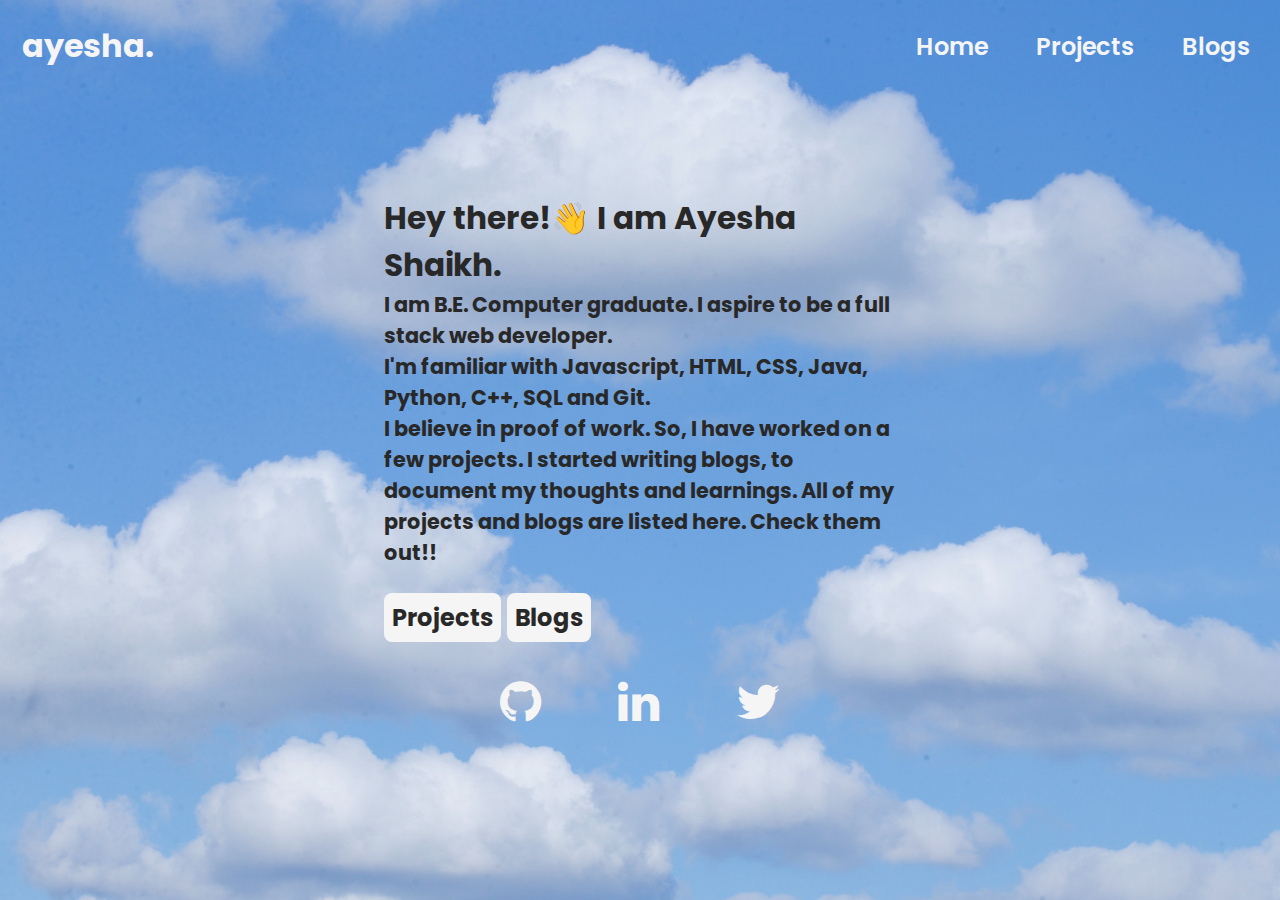
==== index.html @ 6c4a25a0 "landing page styled and updated" ====
<!DOCTYPE html>
<html lang="en">

<head>
    <meta charset="UTF-8">
    <meta http-equiv="X-UA-Compatible" content="IE=edge">
    <meta name="viewport" content="width=device-width, initial-scale=1.0">
    <link rel="stylesheet" href="https://cdnjs.cloudflare.com/ajax/libs/font-awesome/4.7.0/css/font-awesome.min.css">
    <link rel="stylesheet" href="style.css">
    <title>Home | Ayesha Shaikh</title>
</head>

<body>

    <!--------------HEADER-------------->

    <header class="header">
        <a href="" class="home-link nav-link">
            <h1>ayesha.</h1>
        </a>
        <nav class="navigation">
            <ul class="nav-list">
                <li class="nav-item">
                    <a href="" class="nav-link">Home</a>
                </li>
                <li class="nav-item">
                    <a href="" class="nav-link">Projects</a>
                </li>
                <li class="nav-item">
                    <a href="" class="nav-link">Blogs</a>
                </li>
            </ul>
        </nav>
    </header>

    <!--------------ABOUT-------------->

    <div class="main">
        <div class="about-text">
            <h2>Hey there!👋 I am Ayesha Shaikh.</h2>
            <h4> I am B.E. Computer graduate. I aspire to be a full stack web developer.
            </h4>
            <h4>
                I'm
                familiar with Javascript, HTML, CSS, Java, Python, C++, SQL and Git.
            </h4>
            <h4>
                I believe in proof of work. So,
                I have worked on a few projects.
                I started writing blogs, to document my thoughts and learnings. All of my projects and blogs are listed
                here. Check them out!!
            </h4>

            <div class="explore">
                <a href="projects.html" class="explore-btn">Projects</a>
            <a href="projects.html" class="explore-btn">Blogs</a>
            </div>

        </div>
        
        
        <div class="socials">
            <ul class="socials">
                <li class="list-item-inline social-btn">
                    <a href="https://github.com/Ayesha-7" target=”_blank” class="fa fa-github link"></a>
                </li>

                <li class="list-item-inline social-btn">
                    <a href="https://www.linkedin.com/in/ayeshashaikh7/" target=”_blank”
                        class="fa fa-linkedin link"></a>
                </li>

                <li class="list-item-inline social-btn">
                    <a href="https://twitter.com/_ayesha_7" target=”_blank” class="fa fa-twitter link"></a>
                </li>
            </ul>
        </div>
    </div>


    <!-- <div class="header">
        <div class="nav-brand">
            <a href=""><h1>ayesha.</h1></a>
        </div>
        <div class="nav-links">
            <ul>
                <li>
                    <a href="">Home</a>
                </li>
                <li>
                    <a href="">Projects</a>
                </li>
                <li>
                    <a href="">Blogs</a>
                </li>
            </ul>
        </div>


        <!-- <nav class="navigation">
            <h1 class="nav-brand"><a href="" class="nav-brand">ayesha.</a></h1>
            <div class="nav-links">
                <ul class="nav-pills">
                    <li class="link item-inline">
                        <a href="">Home</a>
                    </li>
                    <li class="link item-inline">
                        <a href="">Projects</a>
                    </li>
                    <li class=" link item-inline">
                        <a href="">Blogs</a>
                    </li>
                </ul>
            </div>   
        </nav> -->
    <!--------------ABOUT-------------->

    <!-- <div class="main">
            <div class="about-text">
                <h2>Hey there! I am Ayesha Shaikh.</h2>
                <h3> I am B.E. Computer graduate. I aspire to be a full stack web developer. I have worked on and I'm familiar with Javascript, HTML, CSS, Java, Python, C++, SQL and Git. I have worked on a few projects and you can check them out here. I also write blogs</h3>
            </div>
            <div class="socials">
                <ul class="socials">
                    <li class="list-item-inline">
                        <a href="https://github.com/Ayesha-7" target=”_blank” class="fa fa-github link"></a>
                    </li>
        
                    <li class="list-item-inline">
                        <a href="https://www.linkedin.com/in/ayeshashaikh7/" target=”_blank” class="fa fa-linkedin link"></a>
                    </li>
        
                    <li class="list-item-inline">
                        <a href="https://twitter.com/_ayesha_7" target=”_blank” class="fa fa-twitter link"></a>
                    </li>
                </ul>
            </div>
        </div>
    </div> -->

</body>

</html>
---- style.css ----
@import url('https://fonts.googleapis.com/css2?family=Poppins:wght@200;700&display=swap');

.root{

}

*{
    margin: 0;
    padding: 0;
    box-sizing: border-box;
}

body{
    font-family: 'Poppins', sans-serif;
    background-image: url(/images/james-wainscoat-DoLb7nZvv-k-unsplash.jpg);
    background-size: cover;
    background-repeat: no-repeat;
    min-height: 100vh;
    width: 100%;
}

.header{
    align-items: center;
    display: flex;
    justify-content: space-between;
    padding: 0.4rem;
}

.home-link{
    color: whitesmoke;
    padding: 1rem;
}

a{
    text-decoration: none;
    cursor: pointer;
    color: whitesmoke;
}

.navigation{
    display: flex;
}
.nav-list{
    align-items: center;
    display: flex;
    justify-content: center;
    list-style-type: none;
    color: whitesmoke;
}

.nav-item{
    font-size: x-large;
    font-weight: 600;
    margin: 0 14px;
    padding: 10px;
    color: whitesmoke;
}

.nav-link:hover{
    color: rgb(41, 40, 40);
}

.main{
    text-align: center;
}

.about-text{
    color: rgb(41, 40, 40);
    text-align: left;
    /* top: 50%;
    left: 50%; */
    margin: auto;
    margin-top: 8%;
    /* transform: translate(-50%, -50%); */
    /* position: absolute; */
    font-size: 1.3rem;
    width: 40%;
}

.socials{
    margin: auto;
    text-align: center;
}

.list-item-inline{
    display: inline;
}
.social-btn{
    margin-top: 3rem;
    padding: 0 2rem;
    font-size: 3rem;
}

.social-btn .link:hover{
    color: rgb(41, 40, 40);
}

.explore{
    text-align: left;
    margin-top: 2rem;
    margin-bottom: 2rem;
    margin-right: 2rem;
}

.explore-btn{
    background-color: whitesmoke;
    border-radius: 0.5rem;
    padding: 0.5rem;
    color: rgb(41, 40, 40);
    font-size: 1.5rem;
    font-weight: bold;
}

.explore-btn:hover {

    background-color: rgb(153, 151, 151);
}
/* .header{
    min-height: 100vh;
    width: 100%;
    background-image: url(/images/james-wainscoat-DoLb7nZvv-k-unsplash.jpg);
    background-position: center;
    background-size: cover;
}

a{
    text-decoration: none;
}

ul{
    text-decoration: none;
}

.nav-brand{
    float: left;
    display: block;
}

.nav-links{
    float: right;
}
 */


/* 
.navigation{
    padding: 1rem;

}

.navigation .nav-brand{
    display: block;
    padding: 1rem;
    font-size: 1.7rem;
    color: whitesmoke;
}

.navigation .nav-pills{
    display: inline;
    font-size: 1.3rem;
    text-align: right;
    color: whitesmoke;
}

.navigation .link{
    color: whitesmoke;
    text-align: right;
}

.item-inline{
    display: inline;
}

.nav-links{
    text-align: right;
} */
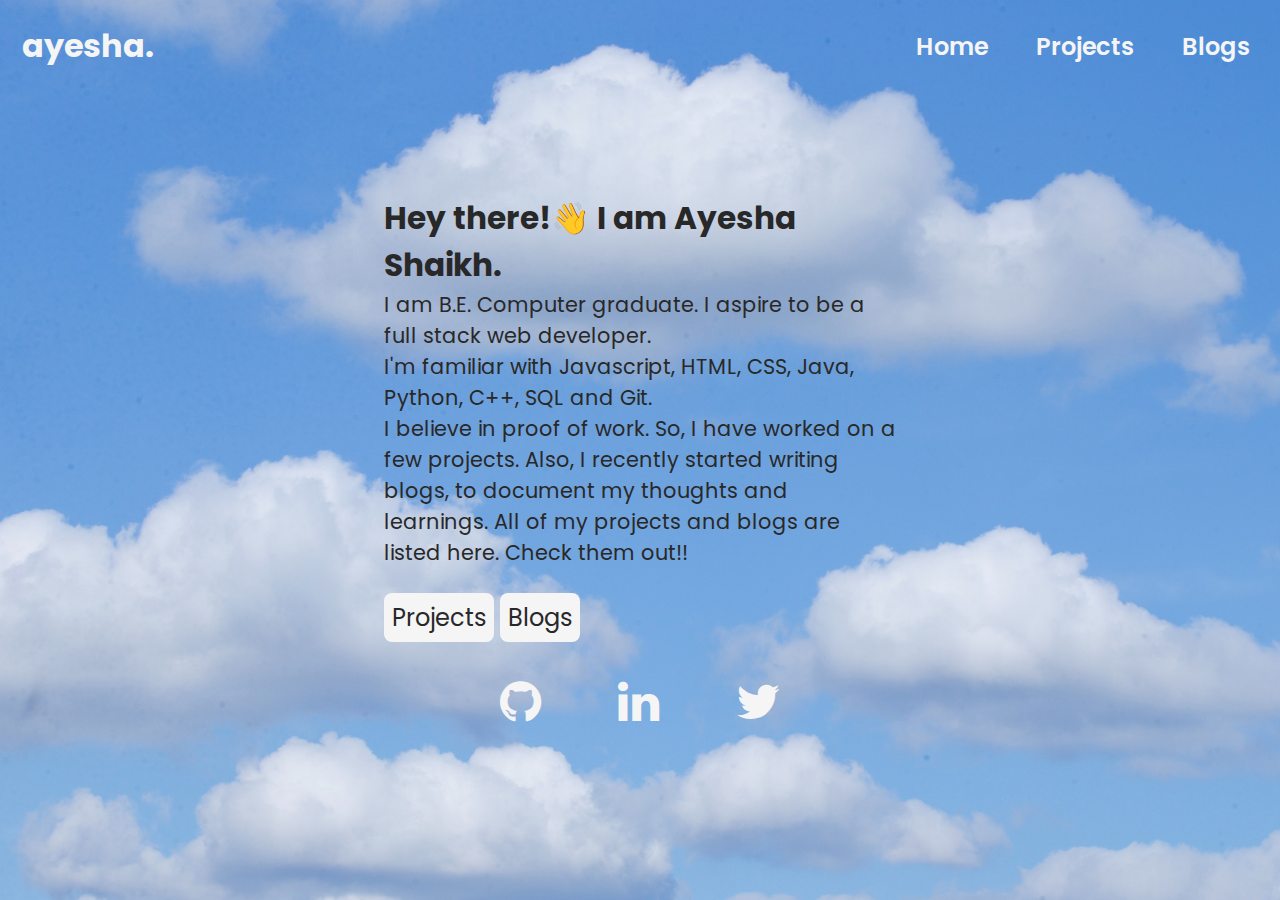
==== commit 03618d1b: "added blogs" ====
--- a/index.html
+++ b/index.html
@@ -24,10 +24,10 @@
                     <a href="" class="nav-link">Home</a>
                 </li>
                 <li class="nav-item">
-                    <a href="" class="nav-link">Projects</a>
+                    <a href="projects.html" class="nav-link">Projects</a>
                 </li>
                 <li class="nav-item">
-                    <a href="" class="nav-link">Blogs</a>
+                    <a href="blogs.html" class="nav-link">Blogs</a>
                 </li>
             </ul>
         </nav>
@@ -36,7 +36,7 @@
     <!--------------ABOUT-------------->
 
     <div class="main">
-        <div class="about-text">
+        <div class="about">
             <h2>Hey there!👋 I am Ayesha Shaikh.</h2>
             <h4> I am B.E. Computer graduate. I aspire to be a full stack web developer.
             </h4>
@@ -47,13 +47,13 @@
             <h4>
                 I believe in proof of work. So,
                 I have worked on a few projects.
-                I started writing blogs, to document my thoughts and learnings. All of my projects and blogs are listed
+                Also, I recently started writing blogs, to document my thoughts and learnings. All of my projects and blogs are listed
                 here. Check them out!!
             </h4>
 
             <div class="explore">
                 <a href="projects.html" class="explore-btn">Projects</a>
-            <a href="projects.html" class="explore-btn">Blogs</a>
+            <a href="blogs.html" class="explore-btn">Blogs</a>
             </div>
 
         </div>
--- a/style.css
+++ b/style.css
@@ -1,4 +1,4 @@
-@import url('https://fonts.googleapis.com/css2?family=Poppins:wght@200;700&display=swap');
+@import url('https://fonts.googleapis.com/css2?family=Poppins:wght@400;700&display=swap');
 
 .root{
 
@@ -60,11 +60,15 @@
     color: rgb(41, 40, 40);
 }
 
+.link-active{
+    color:black;
+}
+
 .main{
     text-align: center;
 }
 
-.about-text{
+.about{
     color: rgb(41, 40, 40);
     text-align: left;
     /* top: 50%;
@@ -77,6 +81,9 @@
     width: 40%;
 }
 
+.about h4{
+    font-weight: 400;
+}
 .socials{
     margin: auto;
     text-align: center;
@@ -108,69 +115,12 @@
     padding: 0.5rem;
     color: rgb(41, 40, 40);
     font-size: 1.5rem;
-    font-weight: bold;
+    font-weight: 400;
 }
 
 .explore-btn:hover {
 
     background-color: rgb(153, 151, 151);
 }
-/* .header{
-    min-height: 100vh;
-    width: 100%;
-    background-image: url(/images/james-wainscoat-DoLb7nZvv-k-unsplash.jpg);
-    background-position: center;
-    background-size: cover;
-}
-
-a{
-    text-decoration: none;
-}
-
-ul{
-    text-decoration: none;
-}
-
-.nav-brand{
-    float: left;
-    display: block;
-}
-
-.nav-links{
-    float: right;
-}
- */
 
 
-/* 
-.navigation{
-    padding: 1rem;
-
-}
-
-.navigation .nav-brand{
-    display: block;
-    padding: 1rem;
-    font-size: 1.7rem;
-    color: whitesmoke;
-}
-
-.navigation .nav-pills{
-    display: inline;
-    font-size: 1.3rem;
-    text-align: right;
-    color: whitesmoke;
-}
-
-.navigation .link{
-    color: whitesmoke;
-    text-align: right;
-}
-
-.item-inline{
-    display: inline;
-}
-
-.nav-links{
-    text-align: right;
-} */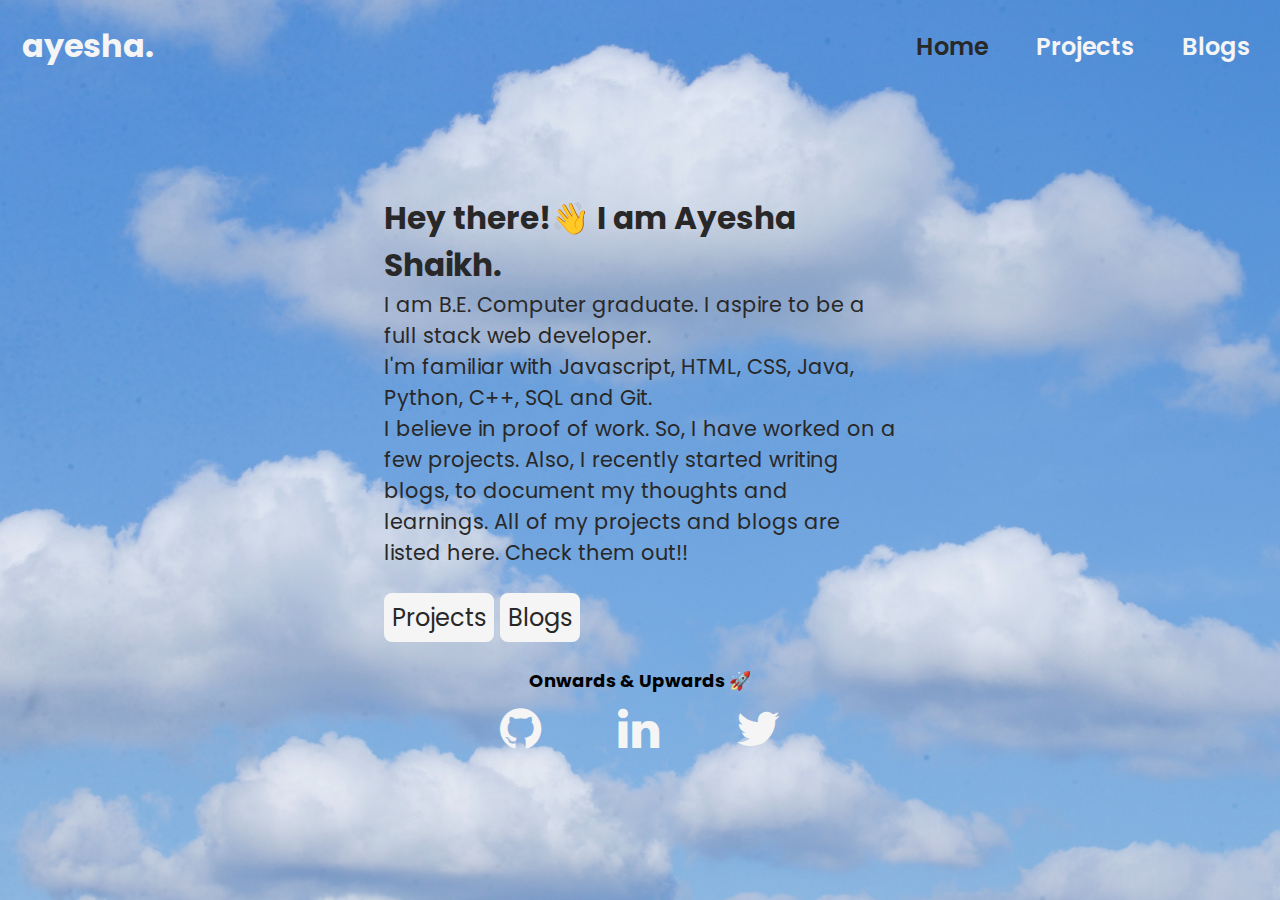
==== commit cc5f9834: "refractor" ====
--- a/index.html
+++ b/index.html
@@ -7,6 +7,8 @@
     <meta name="viewport" content="width=device-width, initial-scale=1.0">
     <link rel="stylesheet" href="https://cdnjs.cloudflare.com/ajax/libs/font-awesome/4.7.0/css/font-awesome.min.css">
     <link rel="stylesheet" href="style.css">
+    <link rel="icon" type="image/svg+xml" href="/images/favicon.svg" />
+
     <title>Home | Ayesha Shaikh</title>
 </head>
 
@@ -15,13 +17,13 @@
     <!--------------HEADER-------------->
 
     <header class="header">
-        <a href="" class="home-link nav-link">
+        <a href="index.html" class="home-link nav-link">
             <h1>ayesha.</h1>
         </a>
         <nav class="navigation">
             <ul class="nav-list">
                 <li class="nav-item">
-                    <a href="" class="nav-link">Home</a>
+                    <a href="index.html" class="nav-link link-active">Home</a>
                 </li>
                 <li class="nav-item">
                     <a href="projects.html" class="nav-link">Projects</a>
@@ -58,7 +60,8 @@
 
         </div>
         
-        
+        <div class="footer-header">Onwards & Upwards 🚀</div>
+
         <div class="socials">
             <ul class="socials">
                 <li class="list-item-inline social-btn">
--- a/style.css
+++ b/style.css
@@ -1,7 +1,11 @@
 @import url('https://fonts.googleapis.com/css2?family=Poppins:wght@400;700&display=swap');
 
-.root{
-
+:root{
+    --black: rgb(41, 40, 40);
+    --gray: rgb(153, 151, 151);
+    --blue: rgb(90,150,217) ;
+    --blue-faint: rgba(90, 149, 217, 0.17) ;
+    --white: whitesmoke;
 }
 
 *{
@@ -61,7 +65,7 @@
 }
 
 .link-active{
-    color:black;
+    color: var(--black);
 }
 
 .main{
@@ -124,3 +128,9 @@
 }
 
 
+.footer-header{
+    font-weight: bold;
+    font-size: large;
+    padding-inline-start: 0px;
+    margin:auto;
+}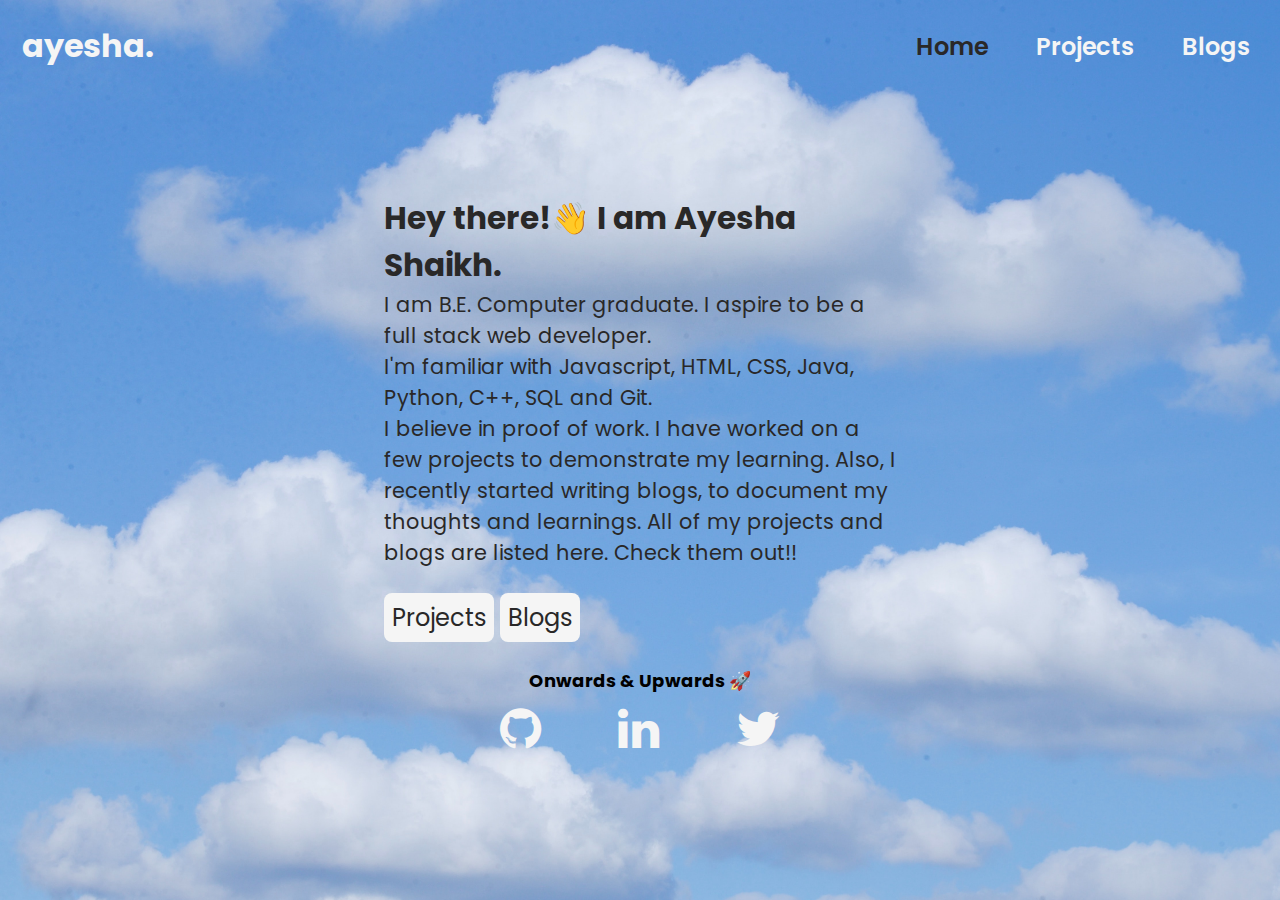
==== commit 3a2aa9f0: "heading update" ====
--- a/index.html
+++ b/index.html
@@ -17,13 +17,13 @@
     <!--------------HEADER-------------->
 
     <header class="header">
-        <a href="index.html" class="home-link nav-link">
+        <a href="https://ayeshashaikh.netlify.app/" class="home-link nav-link">
             <h1>ayesha.</h1>
         </a>
         <nav class="navigation">
             <ul class="nav-list">
                 <li class="nav-item">
-                    <a href="index.html" class="nav-link link-active">Home</a>
+                    <a href="https://ayeshashaikh.netlify.app/" class="nav-link link-active">Home</a>
                 </li>
                 <li class="nav-item">
                     <a href="projects.html" class="nav-link">Projects</a>
@@ -47,8 +47,8 @@
                 familiar with Javascript, HTML, CSS, Java, Python, C++, SQL and Git.
             </h4>
             <h4>
-                I believe in proof of work. So,
-                I have worked on a few projects.
+                I believe in proof of work.
+                I have worked on a few projects to demonstrate my learning.
                 Also, I recently started writing blogs, to document my thoughts and learnings. All of my projects and blogs are listed
                 here. Check them out!!
             </h4>
--- a/style.css
+++ b/style.css
@@ -2,7 +2,7 @@
 
 :root{
     --black: rgb(41, 40, 40);
-    --gray: rgb(153, 151, 151);
+    --gray: rgb(187, 184, 184);
     --blue: rgb(90,150,217) ;
     --blue-faint: rgba(90, 149, 217, 0.17) ;
     --white: whitesmoke;
@@ -31,14 +31,14 @@
 }
 
 .home-link{
-    color: whitesmoke;
+    color: var(--white);
     padding: 1rem;
 }
 
 a{
     text-decoration: none;
     cursor: pointer;
-    color: whitesmoke;
+    color: var(--white);
 }
 
 .navigation{
@@ -49,7 +49,7 @@
     display: flex;
     justify-content: center;
     list-style-type: none;
-    color: whitesmoke;
+    color: var(--white);
 }
 
 .nav-item{
@@ -57,11 +57,11 @@
     font-weight: 600;
     margin: 0 14px;
     padding: 10px;
-    color: whitesmoke;
+    color: var(--white);
 }
 
 .nav-link:hover{
-    color: rgb(41, 40, 40);
+    color: var(--black);
 }
 
 .link-active{
@@ -73,7 +73,7 @@
 }
 
 .about{
-    color: rgb(41, 40, 40);
+    color: var(--black);
     text-align: left;
     /* top: 50%;
     left: 50%; */
@@ -103,7 +103,7 @@
 }
 
 .social-btn .link:hover{
-    color: rgb(41, 40, 40);
+    color: var(--black);
 }
 
 .explore{
@@ -114,17 +114,17 @@
 }
 
 .explore-btn{
-    background-color: whitesmoke;
+    background-color: var(--white);
     border-radius: 0.5rem;
     padding: 0.5rem;
-    color: rgb(41, 40, 40);
+    color: var(--black);
     font-size: 1.5rem;
     font-weight: 400;
 }
 
 .explore-btn:hover {
 
-    background-color: rgb(153, 151, 151);
+    background-color: var(--gray);
 }
 
 
